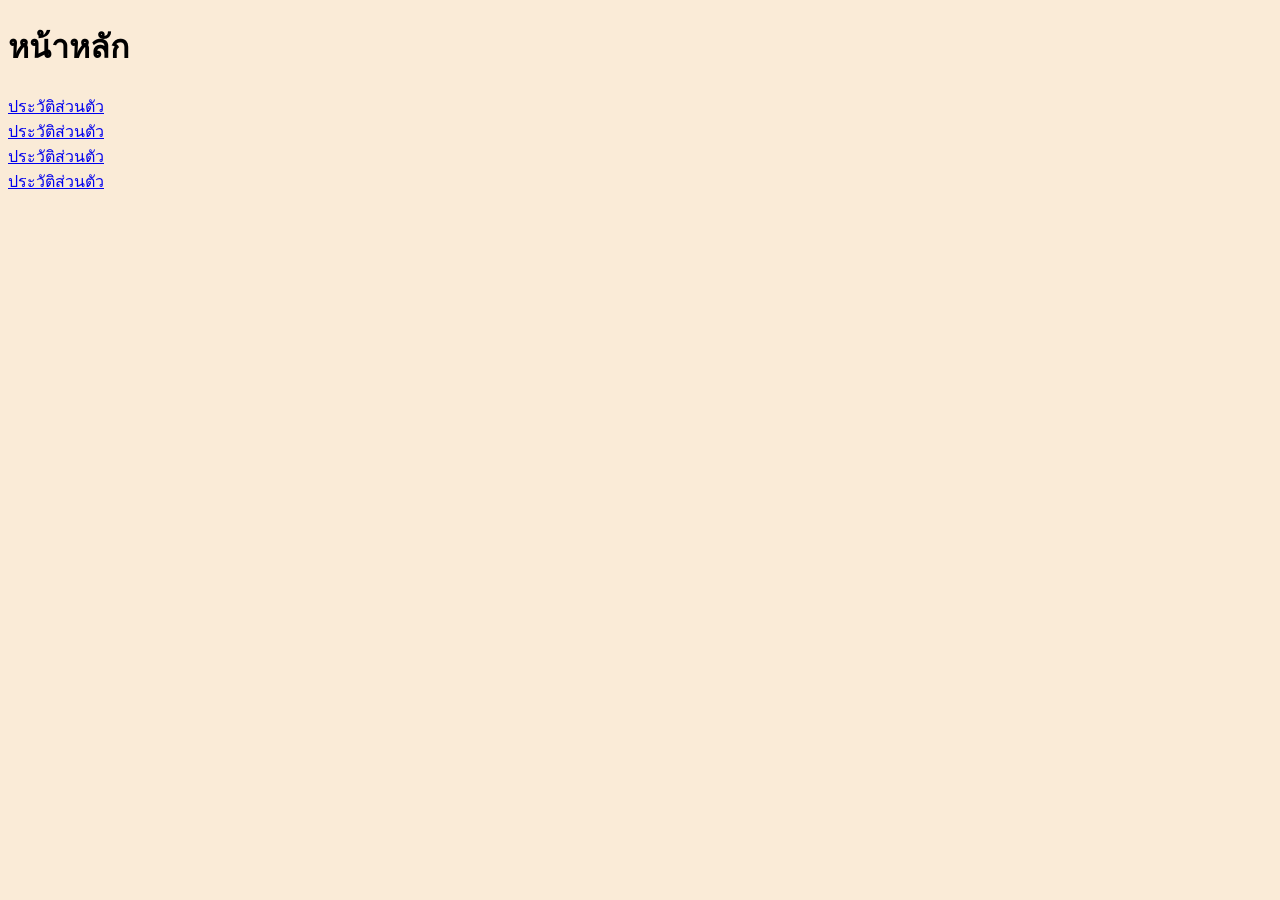
==== index.html @ 527c6af4 "Update index.html" ====
<!DOCTYPE html>
<html>
<head>
    <title>Portfolio ของ กรเอก มหาโภคินวงษ์</title>
</head>
<body bgcolor="#FAEBD7">
<h1>หน้าหลัก</h1>
<a href="personal.html">ประวัติส่วนตัว</a><br>
<a href="education.html">ประวัติส่วนตัว</a><br>
<a href="activities.html">ประวัติส่วนตัว</a><br>
<a href="contact.html">ประวัติส่วนตัว</a><br>
</body>
</html>
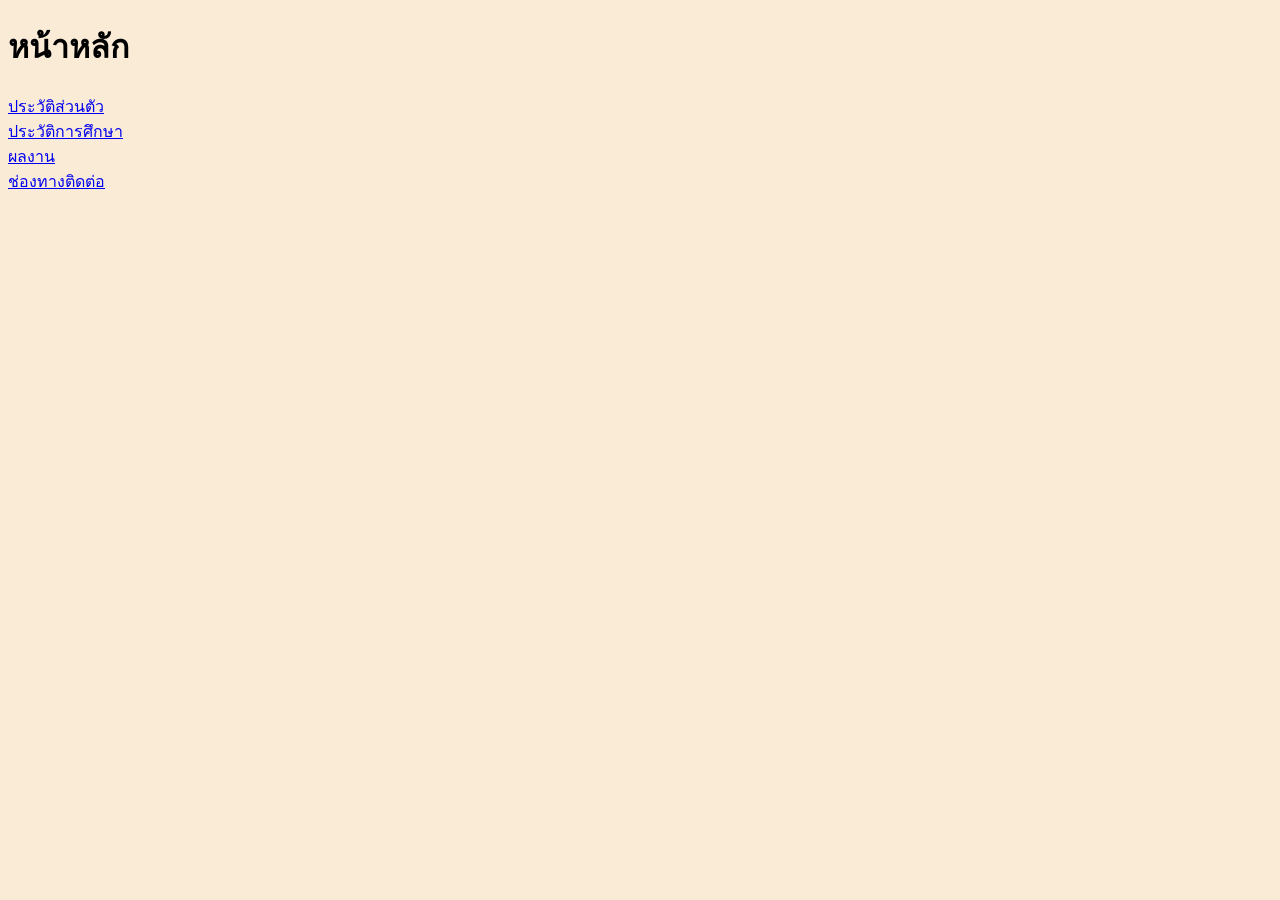
==== commit 7393da4e: "Update index.html" ====
--- a/index.html
+++ b/index.html
@@ -6,8 +6,8 @@
 <body bgcolor="#FAEBD7">
 <h1>หน้าหลัก</h1>
 <a href="personal.html">ประวัติส่วนตัว</a><br>
-<a href="education.html">ประวัติส่วนตัว</a><br>
-<a href="activities.html">ประวัติส่วนตัว</a><br>
-<a href="contact.html">ประวัติส่วนตัว</a><br>
+<a href="education.html">ประวัติการศึกษา</a><br>
+<a href="activities.html">ผลงาน</a><br>
+<a href="contact.html">ช่องทางติดต่อ</a><br>
 </body>
 </html>
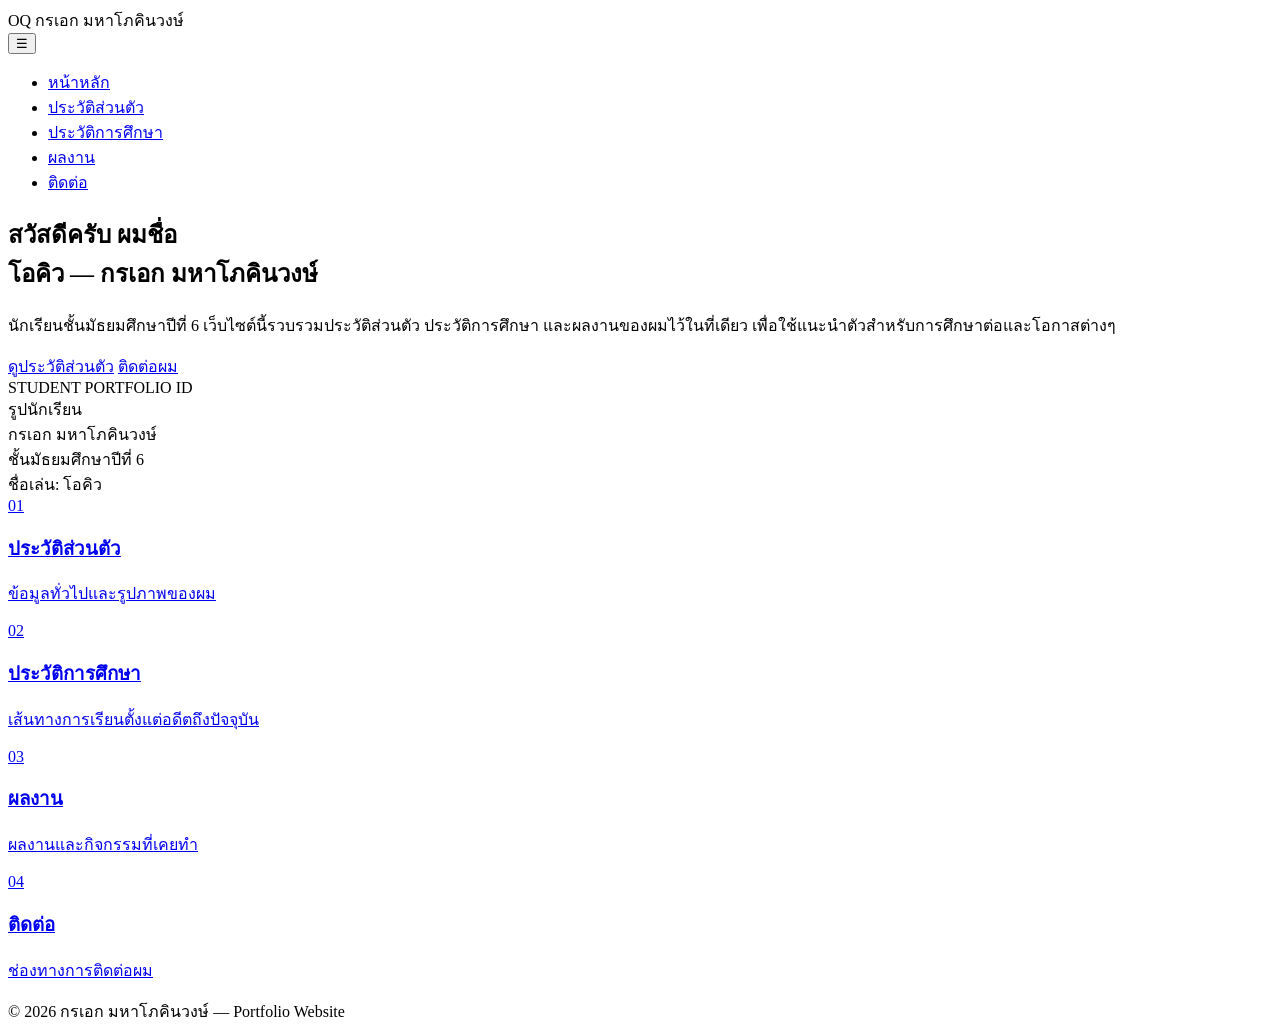
==== commit 3cff171d: "Update index.html" ====
--- a/index.html
+++ b/index.html
@@ -1,13 +1,87 @@
 <!DOCTYPE html>
-<html>
+<html lang="th">
 <head>
-    <title>Portfolio ของ กรเอก มหาโภคินวงษ์</title>
+<meta charset="UTF-8">
+<meta name="viewport" content="width=device-width, initial-scale=1.0">
+<title>Portfolio ของ กรเอก มหาโภคินวงษ์</title>
+<link rel="stylesheet" href="style.css">
 </head>
-<body bgcolor="#FAEBD7">
-<h1>หน้าหลัก</h1>
-<a href="personal.html">ประวัติส่วนตัว</a><br>
-<a href="education.html">ประวัติการศึกษา</a><br>
-<a href="activities.html">ผลงาน</a><br>
-<a href="contact.html">ช่องทางติดต่อ</a><br>
+<body>
+ 
+<nav class="topnav">
+  <div class="brand">
+    <span class="brand-badge">OQ</span>
+    กรเอก มหาโภคินวงษ์
+  </div>
+  <button class="nav-toggle" aria-label="เปิดเมนู">&#9776;</button>
+  <ul class="navlinks">
+    <li><a href="index.html" aria-current="page">หน้าหลัก</a></li>
+    <li><a href="personal.html">ประวัติส่วนตัว</a></li>
+    <li><a href="education.html">ประวัติการศึกษา</a></li>
+    <li><a href="activities.html">ผลงาน</a></li>
+    <li><a href="contact.html">ติดต่อ</a></li>
+  </ul>
+</nav>
+ 
+<main>
+  <section class="hero">
+    <div>
+      <h1>สวัสดีครับ ผมชื่อ<br><span class="accent">โอคิว</span> — กรเอก มหาโภคินวงษ์</h1>
+      <p class="lede">นักเรียนชั้นมัธยมศึกษาปีที่ 6 เว็บไซต์นี้รวบรวมประวัติส่วนตัว ประวัติการศึกษา และผลงานของผมไว้ในที่เดียว เพื่อใช้แนะนำตัวสำหรับการศึกษาต่อและโอกาสต่างๆ</p>
+      <div class="hero-cta">
+        <a href="personal.html" class="btn btn-solid">ดูประวัติส่วนตัว</a>
+        <a href="contact.html" class="btn btn-ghost">ติดต่อผม</a>
+      </div>
+    </div>
+ 
+    <div class="id-card">
+      <div class="id-card-top">
+        <span class="school">STUDENT PORTFOLIO ID</span>
+        <span class="gold-dot"></span>
+      </div>
+      <div class="id-card-body">
+        <div class="id-photo">
+          <!-- เปลี่ยนรูปได้ที่ personal.html -->
+          <span>รูปนักเรียน</span>
+        </div>
+        <div class="id-info">
+          <div class="name">กรเอก มหาโภคินวงษ์</div>
+          <div class="role">ชั้นมัธยมศึกษาปีที่ 6</div>
+          <div class="role">ชื่อเล่น: โอคิว</div>
+        </div>
+      </div>
+      <div class="id-card-strip"></div>
+    </div>
+  </section>
+ 
+  <section>
+    <div class="grid-links">
+      <a class="link-card" href="personal.html">
+        <span class="num">01</span>
+        <h3>ประวัติส่วนตัว</h3>
+        <p>ข้อมูลทั่วไปและรูปภาพของผม</p>
+      </a>
+      <a class="link-card" href="education.html">
+        <span class="num">02</span>
+        <h3>ประวัติการศึกษา</h3>
+        <p>เส้นทางการเรียนตั้งแต่อดีตถึงปัจจุบัน</p>
+      </a>
+      <a class="link-card" href="activities.html">
+        <span class="num">03</span>
+        <h3>ผลงาน</h3>
+        <p>ผลงานและกิจกรรมที่เคยทำ</p>
+      </a>
+      <a class="link-card" href="contact.html">
+        <span class="num">04</span>
+        <h3>ติดต่อ</h3>
+        <p>ช่องทางการติดต่อผม</p>
+      </a>
+    </div>
+  </section>
+</main>
+ 
+<footer>&copy; 2026 กรเอก มหาโภคินวงษ์ — Portfolio Website</footer>
+ 
+<script src="script.js"></script>
 </body>
 </html>
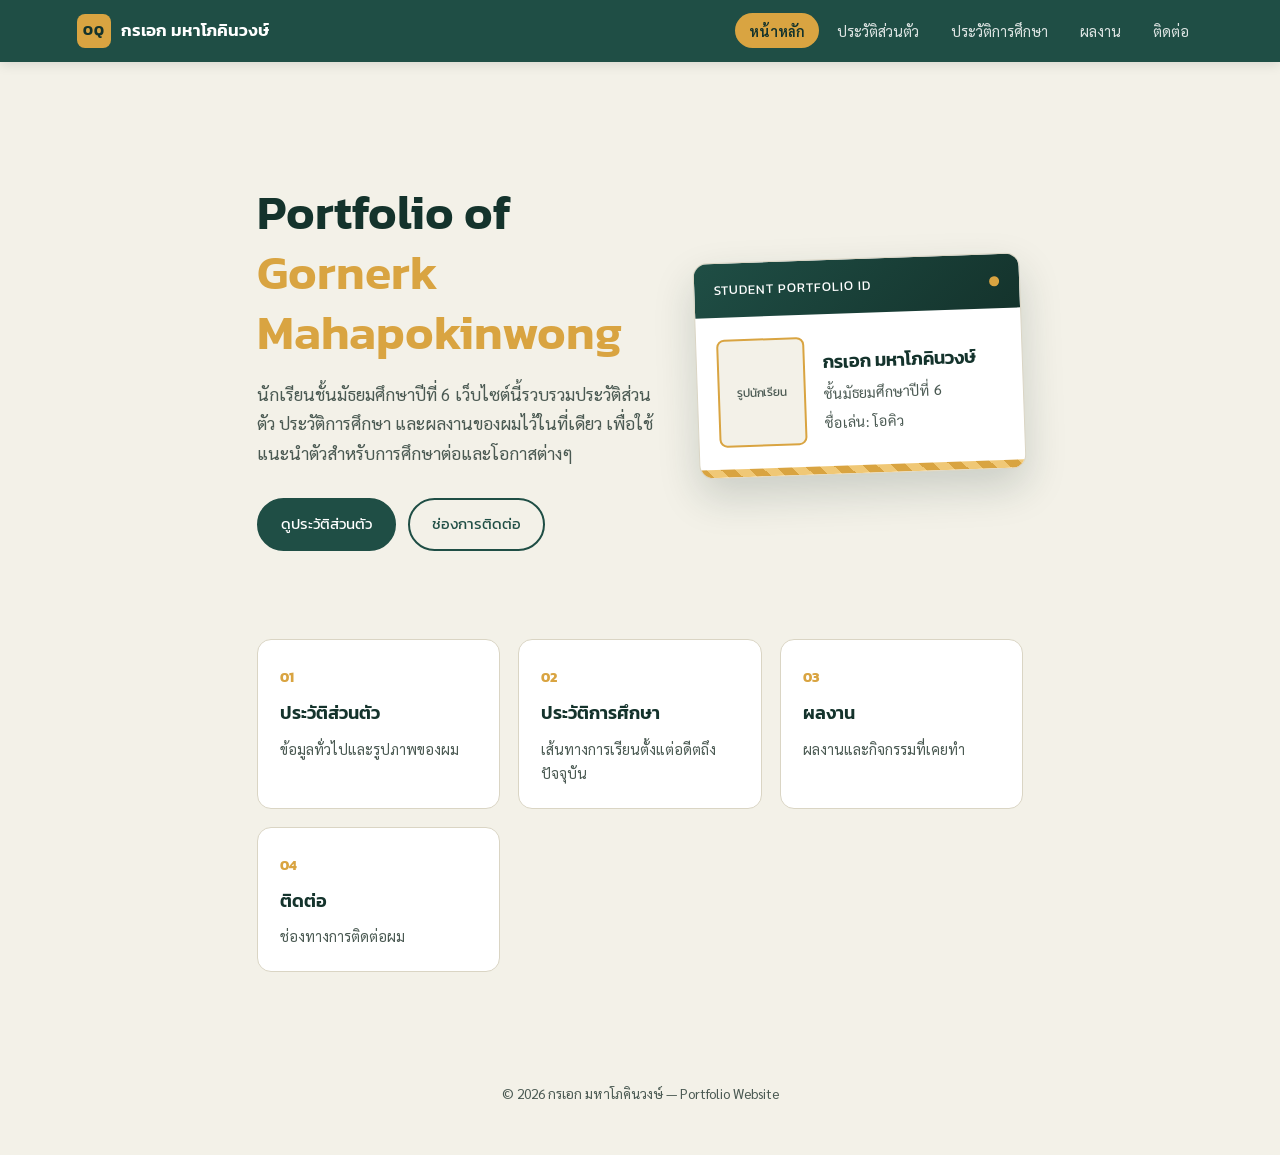
==== commit 329425ef: "Update index.html" ====
--- a/index.html
+++ b/index.html
@@ -26,11 +26,11 @@
 <main>
   <section class="hero">
     <div>
-      <h1>สวัสดีครับ ผมชื่อ<br><span class="accent">โอคิว</span> — กรเอก มหาโภคินวงษ์</h1>
+      <h1>Portfolio of <br><span class="accent">Gornerk Mahapokinwong</h1>
       <p class="lede">นักเรียนชั้นมัธยมศึกษาปีที่ 6 เว็บไซต์นี้รวบรวมประวัติส่วนตัว ประวัติการศึกษา และผลงานของผมไว้ในที่เดียว เพื่อใช้แนะนำตัวสำหรับการศึกษาต่อและโอกาสต่างๆ</p>
       <div class="hero-cta">
         <a href="personal.html" class="btn btn-solid">ดูประวัติส่วนตัว</a>
-        <a href="contact.html" class="btn btn-ghost">ติดต่อผม</a>
+        <a href="contact.html" class="btn btn-ghost">ช่องการติดต่อ</a>
       </div>
     </div>
  
--- a/style.css
+++ b/style.css
@@ -0,0 +1,473 @@
+@import url('https://fonts.googleapis.com/css2?family=Kanit:wght@400;600;700&family=Sarabun:wght@300;400;600&display=swap');
+
+:root {
+  --teal: #1F4E45;
+  --teal-dark: #14332C;
+  --gold: #D9A441;
+  --gold-light: #F0C876;
+  --bg: #F3F1E8;
+  --card: #FFFFFF;
+  --ink: #182420;
+  --ink-soft: #4A5952;
+  --line: #DAD5C4;
+  --radius: 14px;
+}
+
+* { box-sizing: border-box; }
+
+html { scroll-behavior: smooth; }
+
+body {
+  margin: 0;
+  background: var(--bg);
+  color: var(--ink);
+  font-family: 'Sarabun', sans-serif;
+  font-weight: 400;
+  line-height: 1.7;
+}
+
+h1, h2, h3, .display {
+  font-family: 'Kanit', sans-serif;
+  font-weight: 600;
+  color: var(--teal-dark);
+  margin: 0;
+}
+
+a { color: inherit; text-decoration: none; }
+
+/* ---------- Top nav ---------- */
+.topnav {
+  position: sticky;
+  top: 0;
+  z-index: 50;
+  display: flex;
+  align-items: center;
+  justify-content: space-between;
+  padding: 14px 6vw;
+  background: var(--teal);
+  color: #fff;
+  box-shadow: 0 2px 12px rgba(0,0,0,0.12);
+}
+
+.brand {
+  display: flex;
+  align-items: center;
+  gap: 10px;
+  font-family: 'Kanit', sans-serif;
+  font-weight: 600;
+  font-size: 1.05rem;
+  color: #fff;
+}
+
+.brand-badge {
+  width: 34px;
+  height: 34px;
+  border-radius: 8px;
+  background: var(--gold);
+  color: var(--teal-dark);
+  display: flex;
+  align-items: center;
+  justify-content: center;
+  font-weight: 700;
+  font-size: 0.85rem;
+  letter-spacing: 0.5px;
+}
+
+.navlinks {
+  display: flex;
+  gap: 4px;
+  list-style: none;
+  margin: 0;
+  padding: 0;
+}
+
+.navlinks a {
+  padding: 8px 14px;
+  border-radius: 999px;
+  font-size: 0.92rem;
+  color: rgba(255,255,255,0.85);
+  transition: background 0.2s, color 0.2s;
+  white-space: nowrap;
+}
+
+.navlinks a:hover,
+.navlinks a[aria-current="page"] {
+  background: rgba(255,255,255,0.12);
+  color: #fff;
+}
+
+.navlinks a[aria-current="page"] {
+  background: var(--gold);
+  color: var(--teal-dark);
+  font-weight: 600;
+}
+
+.nav-toggle {
+  display: none;
+  background: none;
+  border: none;
+  color: #fff;
+  font-size: 1.5rem;
+  cursor: pointer;
+}
+
+@media (max-width: 720px) {
+  .nav-toggle { display: block; }
+  .navlinks {
+    position: absolute;
+    top: 100%;
+    left: 0;
+    right: 0;
+    flex-direction: column;
+    background: var(--teal-dark);
+    padding: 10px 6vw 16px;
+    display: none;
+    gap: 2px;
+  }
+  .navlinks.open { display: flex; }
+  .navlinks a { padding: 12px 14px; border-radius: 8px; }
+}
+
+/* ---------- Page shell ---------- */
+main {
+  max-width: 920px;
+  margin: 0 auto;
+  padding: 56px 6vw 80px;
+}
+
+.page-header {
+  margin-bottom: 40px;
+  border-bottom: 3px solid var(--gold);
+  padding-bottom: 14px;
+}
+
+.eyebrow {
+  font-family: 'Kanit', sans-serif;
+  font-size: 0.78rem;
+  letter-spacing: 2px;
+  color: var(--gold);
+  text-transform: uppercase;
+  margin-bottom: 6px;
+  display: block;
+}
+
+.page-header h1 { font-size: 2rem; }
+
+/* ---------- Hero (index page): Student ID card ---------- */
+.hero {
+  display: grid;
+  grid-template-columns: 1.1fr 0.9fr;
+  gap: 40px;
+  align-items: center;
+  padding: 64px 0 48px;
+}
+
+@media (max-width: 780px) {
+  .hero { grid-template-columns: 1fr; padding-top: 40px; }
+}
+
+.hero h1 {
+  font-size: clamp(2.1rem, 5vw, 3rem);
+  line-height: 1.25;
+}
+
+.hero .accent { color: var(--gold); }
+
+.hero p.lede {
+  color: var(--ink-soft);
+  font-size: 1.08rem;
+  margin-top: 18px;
+  max-width: 46ch;
+}
+
+.hero-cta {
+  margin-top: 30px;
+  display: flex;
+  gap: 12px;
+  flex-wrap: wrap;
+}
+
+.btn {
+  font-family: 'Kanit', sans-serif;
+  font-size: 0.92rem;
+  padding: 12px 22px;
+  border-radius: 999px;
+  border: 2px solid var(--teal);
+  transition: transform 0.15s, background 0.2s, color 0.2s;
+  display: inline-block;
+}
+
+.btn-solid { background: var(--teal); color: #fff; }
+.btn-solid:hover { background: var(--teal-dark); transform: translateY(-2px); }
+.btn-ghost { color: var(--teal); }
+.btn-ghost:hover { background: var(--teal); color: #fff; transform: translateY(-2px); }
+
+/* Student ID card visual */
+.id-card {
+  background: var(--card);
+  border-radius: var(--radius);
+  box-shadow: 0 18px 40px rgba(20,51,44,0.18);
+  overflow: hidden;
+  border: 1px solid var(--line);
+  transform: rotate(-2deg);
+  transition: transform 0.3s;
+}
+.id-card:hover { transform: rotate(0deg); }
+
+.id-card-top {
+  background: linear-gradient(135deg, var(--teal), var(--teal-dark));
+  color: #fff;
+  padding: 16px 20px;
+  display: flex;
+  align-items: center;
+  justify-content: space-between;
+}
+
+.id-card-top .school {
+  font-family: 'Kanit', sans-serif;
+  font-size: 0.82rem;
+  letter-spacing: 1px;
+}
+
+.id-card-top .gold-dot {
+  width: 10px; height: 10px; border-radius: 50%;
+  background: var(--gold);
+}
+
+.id-card-body {
+  display: flex;
+  gap: 18px;
+  padding: 22px 20px;
+  align-items: center;
+}
+
+.id-photo {
+  width: 88px;
+  height: 108px;
+  border-radius: 8px;
+  background: var(--bg);
+  border: 2px solid var(--gold);
+  overflow: hidden;
+  flex-shrink: 0;
+  display: flex;
+  align-items: center;
+  justify-content: center;
+  font-family: 'Kanit', sans-serif;
+  color: var(--ink-soft);
+  font-size: 0.75rem;
+  text-align: center;
+}
+
+.id-photo img { width: 100%; height: 100%; object-fit: cover; }
+
+.id-info .name { font-family: 'Kanit', sans-serif; font-weight: 600; font-size: 1.15rem; color: var(--teal-dark); }
+.id-info .role { color: var(--ink-soft); font-size: 0.9rem; margin-top: 4px; }
+.id-card-strip {
+  height: 8px;
+  background: repeating-linear-gradient(45deg, var(--gold), var(--gold) 10px, var(--gold-light) 10px, var(--gold-light) 20px);
+}
+
+/* ---------- Nav cards on index ---------- */
+.grid-links {
+  display: grid;
+  grid-template-columns: repeat(auto-fit, minmax(190px, 1fr));
+  gap: 18px;
+  margin-top: 40px;
+}
+
+.link-card {
+  background: var(--card);
+  border: 1px solid var(--line);
+  border-radius: var(--radius);
+  padding: 22px;
+  transition: transform 0.2s, box-shadow 0.2s, border-color 0.2s;
+}
+
+.link-card:hover {
+  transform: translateY(-4px);
+  box-shadow: 0 14px 30px rgba(20,51,44,0.12);
+  border-color: var(--gold);
+}
+
+.link-card .num {
+  font-family: 'Kanit', sans-serif;
+  color: var(--gold);
+  font-weight: 700;
+  font-size: 0.85rem;
+}
+
+.link-card h3 { margin-top: 8px; font-size: 1.15rem; }
+.link-card p { color: var(--ink-soft); font-size: 0.9rem; margin: 8px 0 0; }
+
+/* ---------- Content sections ---------- */
+.card {
+  background: var(--card);
+  border: 1px solid var(--line);
+  border-radius: var(--radius);
+  padding: 28px 30px;
+  margin-bottom: 22px;
+}
+
+.profile-block {
+  display: flex;
+  gap: 26px;
+  align-items: flex-start;
+  flex-wrap: wrap;
+}
+
+.profile-photo {
+  width: 160px;
+  height: 200px;
+  border-radius: 10px;
+  border: 3px solid var(--gold);
+  object-fit: cover;
+  background: var(--bg);
+  flex-shrink: 0;
+}
+
+dl.info-list {
+  display: grid;
+  grid-template-columns: max-content 1fr;
+  gap: 10px 20px;
+  margin: 0;
+}
+dl.info-list dt {
+  font-family: 'Kanit', sans-serif;
+  color: var(--ink-soft);
+  font-size: 0.88rem;
+}
+dl.info-list dd {
+  margin: 0;
+  font-weight: 600;
+}
+
+/* ---------- Timeline (education) ---------- */
+.timeline {
+  list-style: none;
+  margin: 0;
+  padding: 0;
+  border-left: 3px solid var(--gold);
+}
+
+.timeline li {
+  position: relative;
+  padding: 4px 0 28px 26px;
+}
+
+.timeline li::before {
+  content: '';
+  position: absolute;
+  left: -9px;
+  top: 6px;
+  width: 14px;
+  height: 14px;
+  border-radius: 50%;
+  background: var(--teal);
+  border: 3px solid var(--gold);
+}
+
+.timeline .year {
+  font-family: 'Kanit', sans-serif;
+  color: var(--gold);
+  font-weight: 600;
+  font-size: 0.85rem;
+  display: block;
+}
+
+.timeline h3 { margin-top: 4px; font-size: 1.1rem; }
+.timeline p { color: var(--ink-soft); margin: 6px 0 0; font-size: 0.95rem; }
+
+/* ---------- Works / activities grid ---------- */
+.work-grid {
+  display: grid;
+  grid-template-columns: repeat(auto-fit, minmax(240px, 1fr));
+  gap: 20px;
+}
+
+.work-card .thumb {
+  width: 100%;
+  aspect-ratio: 4 / 3;
+  border-radius: 10px;
+  background: var(--bg);
+  border: 1px dashed var(--line);
+  display: flex;
+  align-items: center;
+  justify-content: center;
+  color: var(--ink-soft);
+  font-size: 0.85rem;
+  overflow: hidden;
+  margin-bottom: 14px;
+}
+.work-card .thumb img { width: 100%; height: 100%; object-fit: cover; }
+.work-card h3 { font-size: 1.05rem; }
+.work-card p { color: var(--ink-soft); font-size: 0.9rem; margin: 6px 0 0; }
+.work-card .tag {
+  display: inline-block;
+  margin-top: 10px;
+  font-family: 'Kanit', sans-serif;
+  font-size: 0.72rem;
+  color: var(--teal);
+  background: rgba(31,78,69,0.08);
+  padding: 4px 10px;
+  border-radius: 999px;
+}
+
+/* ---------- Contact ---------- */
+.contact-grid {
+  display: grid;
+  grid-template-columns: repeat(auto-fit, minmax(220px, 1fr));
+  gap: 16px;
+}
+
+.contact-item {
+  display: flex;
+  align-items: center;
+  gap: 14px;
+}
+
+.contact-icon {
+  width: 44px;
+  height: 44px;
+  border-radius: 50%;
+  background: var(--teal);
+  color: var(--gold-light);
+  display: flex;
+  align-items: center;
+  justify-content: center;
+  font-family: 'Kanit', sans-serif;
+  font-weight: 700;
+  flex-shrink: 0;
+}
+
+.contact-item .label {
+  font-size: 0.82rem;
+  color: var(--ink-soft);
+}
+.contact-item .value { font-weight: 600; }
+
+.note {
+  background: rgba(217,164,65,0.12);
+  border: 1px dashed var(--gold);
+  border-radius: 10px;
+  padding: 14px 18px;
+  font-size: 0.9rem;
+  color: var(--ink-soft);
+}
+
+/* ---------- Footer ---------- */
+footer {
+  text-align: center;
+  padding: 30px 6vw 50px;
+  color: var(--ink-soft);
+  font-size: 0.85rem;
+}
+
+@media (prefers-reduced-motion: reduce) {
+  * { transition: none !important; }
+  html { scroll-behavior: auto; }
+}
+
+a:focus-visible, button:focus-visible {
+  outline: 3px solid var(--gold);
+  outline-offset: 2px;
+}
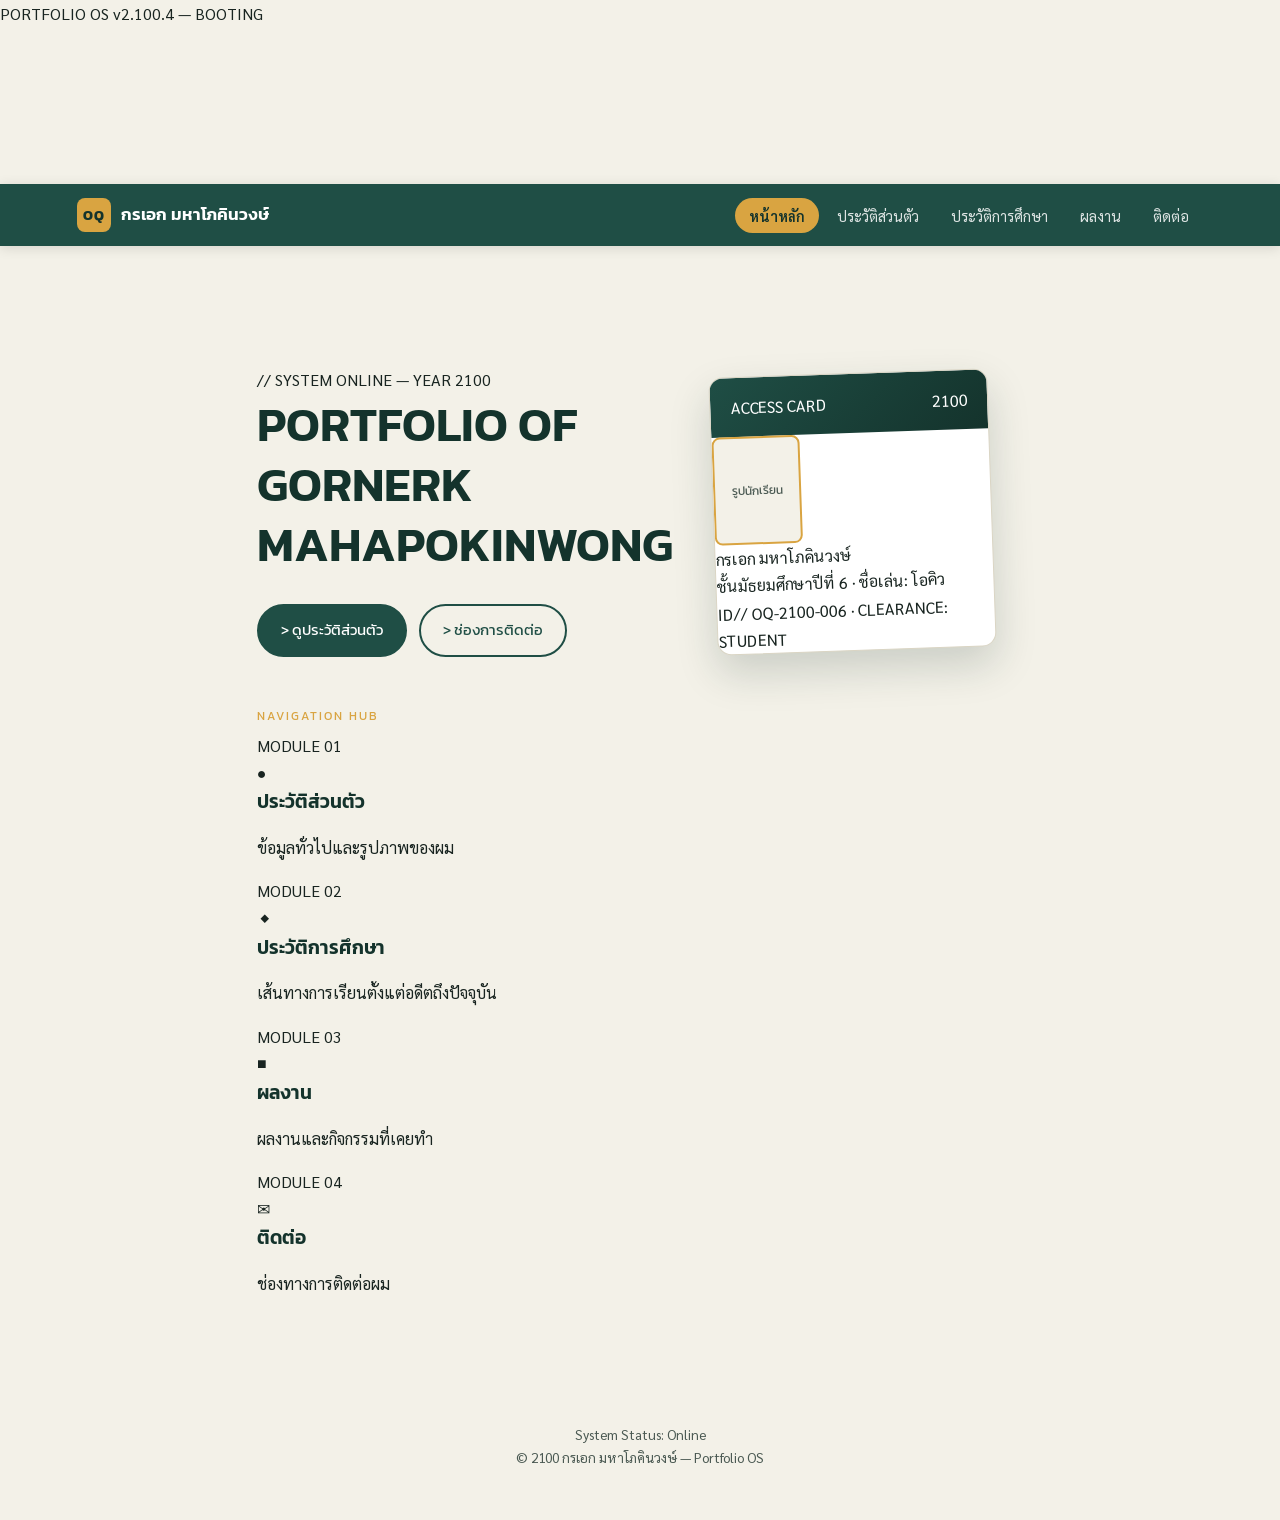
==== commit 61456e75: "Update index.html" ====
--- a/index.html
+++ b/index.html
@@ -3,11 +3,18 @@
 <head>
 <meta charset="UTF-8">
 <meta name="viewport" content="width=device-width, initial-scale=1.0">
-<title>Portfolio ของ กรเอก มหาโภคินวงษ์</title>
+<title>Portfolio OS — กรเอก มหาโภคินวงษ์</title>
 <link rel="stylesheet" href="style.css">
+<link rel="stylesheet" href="components.css">
 </head>
 <body>
- 
+
+<div id="boot-overlay" aria-hidden="false">
+  <div class="boot-line">PORTFOLIO OS v2.100.4 — BOOTING<span class="boot-cursor"></span></div>
+</div>
+
+<canvas id="bg-canvas"></canvas>
+
 <nav class="topnav">
   <div class="brand">
     <span class="brand-badge">OQ</span>
@@ -22,66 +29,76 @@
     <li><a href="contact.html">ติดต่อ</a></li>
   </ul>
 </nav>
- 
+
 <main>
   <section class="hero">
     <div>
-      <h1>Portfolio of <br><span class="accent">Gornerk Mahapokinwong</h1>
-      <p class="lede">นักเรียนชั้นมัธยมศึกษาปีที่ 6 เว็บไซต์นี้รวบรวมประวัติส่วนตัว ประวัติการศึกษา และผลงานของผมไว้ในที่เดียว เพื่อใช้แนะนำตัวสำหรับการศึกษาต่อและโอกาสต่างๆ</p>
+      <span class="kicker">// SYSTEM ONLINE — YEAR 2100</span>
+      <h1>PORTFOLIO OF<br>
+        <span class="glitch" data-text="GORNERK MAHAPOKINWONG">GORNERK MAHAPOKINWONG</span>
+      </h1>
+      <p class="lede"><span data-type="นักเรียนชั้นมัธยมศึกษาปีที่ 6 เว็บไซต์นี้รวบรวมประวัติส่วนตัว ประวัติการศึกษา และผลงานของผมไว้ในที่เดียว เพื่อใช้แนะนำตัวสำหรับการศึกษาต่อและโอกาสต่างๆ"></span></p>
       <div class="hero-cta">
-        <a href="personal.html" class="btn btn-solid">ดูประวัติส่วนตัว</a>
-        <a href="contact.html" class="btn btn-ghost">ช่องการติดต่อ</a>
+        <a href="personal.html" class="btn btn-solid">&gt; ดูประวัติส่วนตัว</a>
+        <a href="contact.html" class="btn btn-ghost">&gt; ช่องการติดต่อ</a>
       </div>
     </div>
- 
+
     <div class="id-card">
+      <div class="id-card-scan"></div>
       <div class="id-card-top">
-        <span class="school">STUDENT PORTFOLIO ID</span>
-        <span class="gold-dot"></span>
+        <span>ACCESS CARD</span>
+        <span>2100</span>
       </div>
-      <div class="id-card-body">
-        <div class="id-photo">
-          <!-- เปลี่ยนรูปได้ที่ personal.html -->
-          <span>รูปนักเรียน</span>
-        </div>
-        <div class="id-info">
-          <div class="name">กรเอก มหาโภคินวงษ์</div>
-          <div class="role">ชั้นมัธยมศึกษาปีที่ 6</div>
-          <div class="role">ชื่อเล่น: โอคิว</div>
-        </div>
+      <div class="id-photo">
+        <!-- เปลี่ยนรูปได้ที่ personal.html / ใส่ไฟล์ images/พานทอง.png -->
+        <span>รูปนักเรียน</span>
       </div>
-      <div class="id-card-strip"></div>
+      <div class="name">กรเอก มหาโภคินวงษ์</div>
+      <div class="role">ชั้นมัธยมศึกษาปีที่ 6 · ชื่อเล่น: โอคิว</div>
+      <div class="barcode"></div>
+      <div class="idnum">ID// OQ-2100-006 · CLEARANCE: STUDENT</div>
     </div>
   </section>
- 
-  <section>
-    <div class="grid-links">
-      <a class="link-card" href="personal.html">
-        <span class="num">01</span>
+
+  <section class="console">
+    <div class="eyebrow">Navigation Hub</div>
+    <div class="console-trace"></div>
+    <div class="console-grid">
+      <a class="console-node" href="personal.html">
+        <span class="num">MODULE 01</span>
+        <div class="console-icon">&#9679;</div>
         <h3>ประวัติส่วนตัว</h3>
         <p>ข้อมูลทั่วไปและรูปภาพของผม</p>
       </a>
-      <a class="link-card" href="education.html">
-        <span class="num">02</span>
+      <a class="console-node" href="education.html">
+        <span class="num">MODULE 02</span>
+        <div class="console-icon">&#9670;</div>
         <h3>ประวัติการศึกษา</h3>
         <p>เส้นทางการเรียนตั้งแต่อดีตถึงปัจจุบัน</p>
       </a>
-      <a class="link-card" href="activities.html">
-        <span class="num">03</span>
+      <a class="console-node" href="activities.html">
+        <span class="num">MODULE 03</span>
+        <div class="console-icon">&#9632;</div>
         <h3>ผลงาน</h3>
         <p>ผลงานและกิจกรรมที่เคยทำ</p>
       </a>
-      <a class="link-card" href="contact.html">
-        <span class="num">04</span>
+      <a class="console-node" href="contact.html">
+        <span class="num">MODULE 04</span>
+        <div class="console-icon">&#9993;</div>
         <h3>ติดต่อ</h3>
         <p>ช่องทางการติดต่อผม</p>
       </a>
     </div>
   </section>
 </main>
- 
-<footer>&copy; 2026 กรเอก มหาโภคินวงษ์ — Portfolio Website</footer>
- 
+
+<footer>
+  <div class="footer-status">System Status: Online</div>
+  <div>&copy; 2100 กรเอก มหาโภคินวงษ์ — Portfolio OS</div>
+</footer>
+
 <script src="script.js"></script>
+<script src="effects.js"></script>
 </body>
 </html>
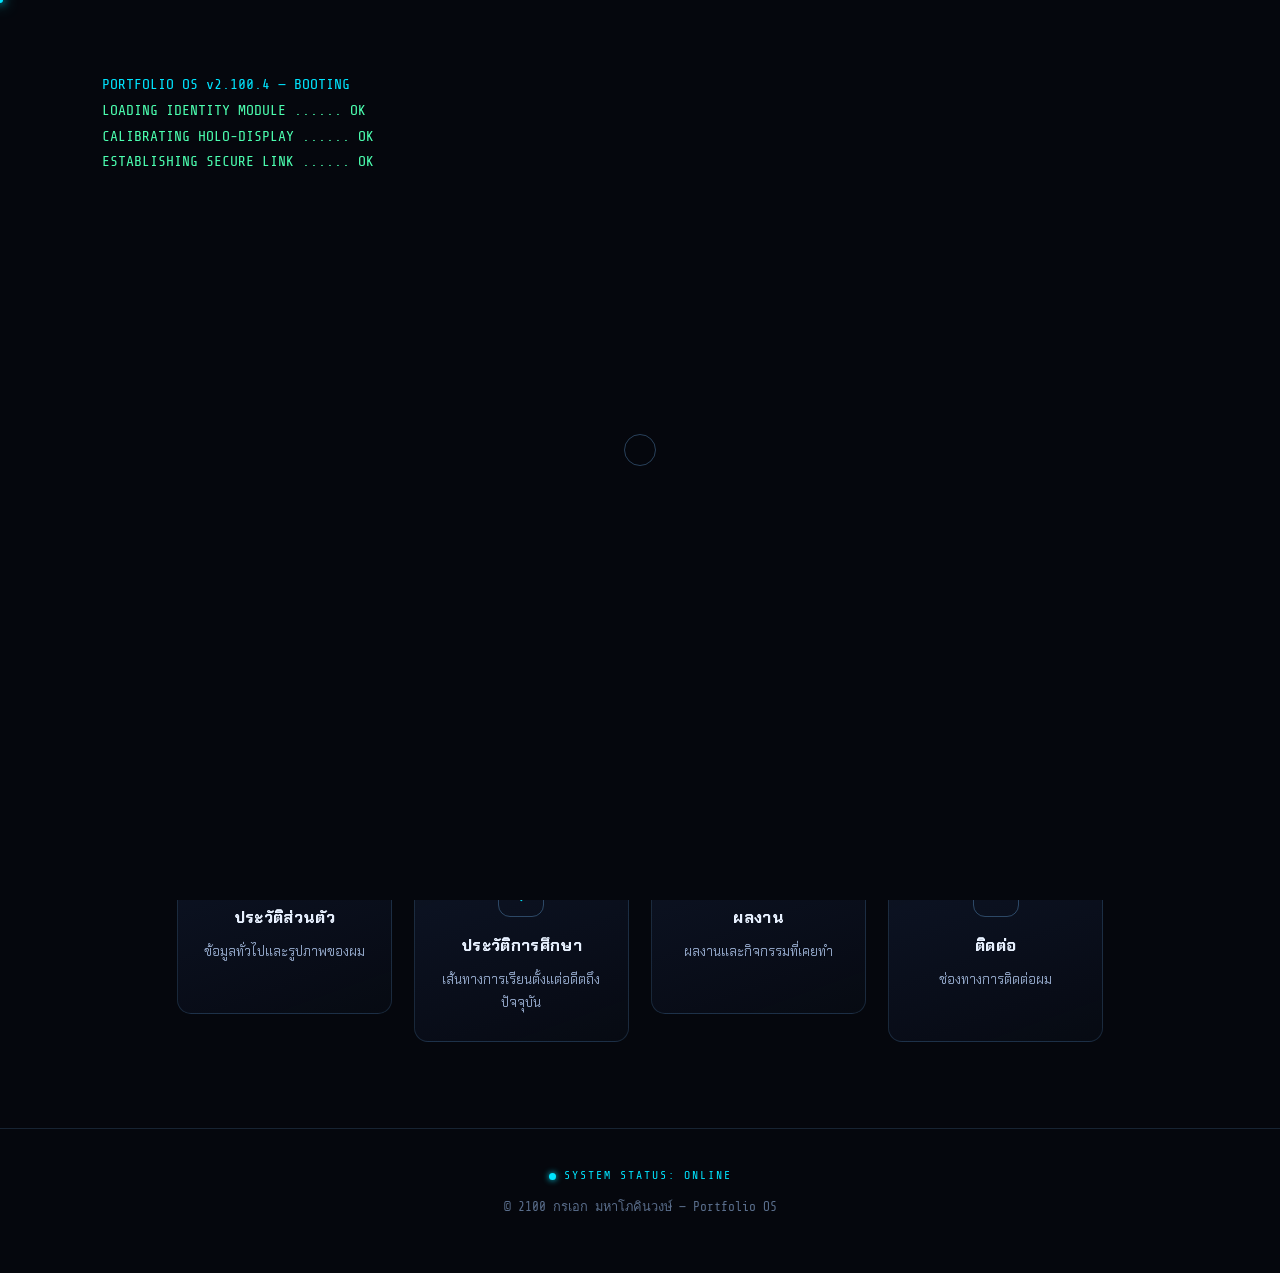
==== commit 06ecd9dc: "Update index.html" ====
--- a/index.html
+++ b/index.html
@@ -6,8 +6,15 @@
 <title>Portfolio OS — กรเอก มหาโภคินวงษ์</title>
 <link rel="stylesheet" href="style.css">
 <link rel="stylesheet" href="components.css">
+<noscript><style>#page-transition{display:none;}</style></noscript>
 </head>
 <body>
+
+<div id="page-transition" aria-hidden="true">
+  <div class="door door-left"></div>
+  <div class="door door-right"></div>
+  <div class="warp-core"></div>
+</div>
 
 <div id="boot-overlay" aria-hidden="false">
   <div class="boot-line">PORTFOLIO OS v2.100.4 — BOOTING<span class="boot-cursor"></span></div>
--- a/style.css
+++ b/style.css
@@ -1,117 +1,232 @@
-@import url('https://fonts.googleapis.com/css2?family=Kanit:wght@400;600;700&family=Sarabun:wght@300;400;600&display=swap');
+/* =========================================================
+   PORTFOLIO OS — YEAR 2100 INTERFACE
+   Core stylesheet: tokens, layout shell, base components
+   ========================================================= */
+
+@import url('https://fonts.googleapis.com/css2?family=Orbitron:wght@500;700;900&family=Chakra+Petch:wght@300;400;500;600;700&family=Share+Tech+Mono&display=swap');
 
 :root {
-  --teal: #1F4E45;
-  --teal-dark: #14332C;
-  --gold: #D9A441;
-  --gold-light: #F0C876;
-  --bg: #F3F1E8;
-  --card: #FFFFFF;
-  --ink: #182420;
-  --ink-soft: #4A5952;
-  --line: #DAD5C4;
-  --radius: 14px;
+  /* ---- palette: deep space + electric cyan/blue/violet, no pink ---- */
+  --void:        #05070D;
+  --void-2:      #080C16;
+  --panel:       #0B1220;
+  --panel-2:     #101A2E;
+  --line:        rgba(120, 190, 255, 0.16);
+  --line-strong: rgba(120, 190, 255, 0.32);
+
+  --cyan:        #00E5FF;
+  --cyan-dim:    #0891A8;
+  --blue:        #3D7CFD;
+  --violet:      #7C4DFF;
+  --amber:       #FFB300;
+  --danger:      #FF3B5C;
+
+  --text:        #E8F1FF;
+  --text-soft:   #8FA3C4;
+  --text-dim:    #5A6E8C;
+
+  --radius:      14px;
+  --radius-sm:   8px;
+
+  --font-display: 'Orbitron', 'Chakra Petch', sans-serif;
+  --font-body:    'Chakra Petch', 'Sarabun', sans-serif;
+  --font-mono:    'Share Tech Mono', monospace;
 }
 
 * { box-sizing: border-box; }
 
 html { scroll-behavior: smooth; }
+
+::selection { background: var(--cyan); color: var(--void); }
 
 body {
   margin: 0;
-  background: var(--bg);
-  color: var(--ink);
-  font-family: 'Sarabun', sans-serif;
+  background: var(--void);
+  color: var(--text);
+  font-family: var(--font-body);
   font-weight: 400;
-  line-height: 1.7;
+  line-height: 1.75;
+  position: relative;
+  overflow-x: hidden;
+}
+
+/* Grid + vignette backdrop beneath the canvas */
+body::before {
+  content: '';
+  position: fixed;
+  inset: 0;
+  z-index: -2;
+  background-image:
+    linear-gradient(rgba(120,190,255,0.05) 1px, transparent 1px),
+    linear-gradient(90deg, rgba(120,190,255,0.05) 1px, transparent 1px);
+  background-size: 44px 44px;
+  mask-image: radial-gradient(ellipse 100% 70% at 50% 0%, #000 40%, transparent 90%);
+}
+
+body::after {
+  content: '';
+  position: fixed;
+  inset: 0;
+  z-index: -1;
+  pointer-events: none;
+  background: radial-gradient(ellipse 80% 50% at 50% -10%, rgba(61,124,253,0.18), transparent 60%),
+              radial-gradient(ellipse 60% 40% at 100% 100%, rgba(124,77,255,0.12), transparent 60%);
+}
+
+#bg-canvas {
+  position: fixed;
+  inset: 0;
+  z-index: -1;
+  width: 100%;
+  height: 100%;
+  opacity: 0.65;
 }
 
 h1, h2, h3, .display {
-  font-family: 'Kanit', sans-serif;
-  font-weight: 600;
-  color: var(--teal-dark);
+  font-family: var(--font-display);
+  font-weight: 700;
+  color: var(--text);
   margin: 0;
+  letter-spacing: 0.02em;
 }
 
 a { color: inherit; text-decoration: none; }
+
+p { margin: 0; }
+
+/* ---------- Custom cursor (desktop, fine pointer only) ---------- */
+.cursor-dot, .cursor-ring {
+  position: fixed;
+  top: 0; left: 0;
+  pointer-events: none;
+  z-index: 999;
+  border-radius: 50%;
+  transform: translate(-50%, -50%);
+  will-change: transform;
+}
+.cursor-dot {
+  width: 6px; height: 6px;
+  background: var(--cyan);
+  box-shadow: 0 0 8px var(--cyan), 0 0 16px var(--cyan);
+}
+.cursor-ring {
+  width: 32px; height: 32px;
+  border: 1px solid var(--line-strong);
+  transition: width 0.2s, height 0.2s, border-color 0.2s, background 0.2s;
+}
+body.cursor-active .cursor-ring {
+  width: 44px; height: 44px;
+  border-color: var(--cyan);
+  background: rgba(0,229,255,0.06);
+}
+html.has-fine-cursor, html.has-fine-cursor * { cursor: none !important; }
+
+/* ---------- Scanline / glow utilities ---------- */
+.glow-text {
+  text-shadow: 0 0 12px rgba(0,229,255,0.55);
+}
+
+.hud-corners {
+  position: relative;
+}
+.hud-corners::before, .hud-corners::after {
+  content: '';
+  position: absolute;
+  width: 18px;
+  height: 18px;
+  border: 2px solid var(--cyan);
+  opacity: 0.85;
+  pointer-events: none;
+}
+.hud-corners::before { top: -1px; left: -1px; border-right: none; border-bottom: none; }
+.hud-corners::after   { bottom: -1px; right: -1px; border-left: none; border-top: none; }
+.hud-corners .corner-2::before { top: -1px; right: -1px; left: auto; border-left: none; border-right: 2px solid var(--cyan); border-bottom: none; }
+.hud-corners .corner-2::after  { bottom: -1px; left: -1px; right: auto; border-right: none; border-left: 2px solid var(--cyan); border-top: none; }
 
 /* ---------- Top nav ---------- */
 .topnav {
   position: sticky;
   top: 0;
-  z-index: 50;
+  z-index: 60;
   display: flex;
   align-items: center;
   justify-content: space-between;
-  padding: 14px 6vw;
-  background: var(--teal);
-  color: #fff;
-  box-shadow: 0 2px 12px rgba(0,0,0,0.12);
+  padding: 16px 6vw;
+  background: rgba(8,12,22,0.72);
+  backdrop-filter: blur(14px);
+  -webkit-backdrop-filter: blur(14px);
+  border-bottom: 1px solid var(--line);
 }
 
 .brand {
   display: flex;
   align-items: center;
-  gap: 10px;
-  font-family: 'Kanit', sans-serif;
-  font-weight: 600;
-  font-size: 1.05rem;
-  color: #fff;
+  gap: 12px;
+  font-family: var(--font-display);
+  font-weight: 700;
+  font-size: 1rem;
+  letter-spacing: 0.06em;
+  color: var(--text);
 }
 
 .brand-badge {
-  width: 34px;
-  height: 34px;
-  border-radius: 8px;
-  background: var(--gold);
-  color: var(--teal-dark);
+  width: 38px;
+  height: 38px;
+  border-radius: 10px;
+  background: linear-gradient(145deg, var(--panel-2), var(--panel));
+  border: 1px solid var(--cyan);
+  color: var(--cyan);
   display: flex;
   align-items: center;
   justify-content: center;
-  font-weight: 700;
-  font-size: 0.85rem;
-  letter-spacing: 0.5px;
+  font-weight: 900;
+  font-size: 0.8rem;
+  box-shadow: 0 0 14px rgba(0,229,255,0.35), inset 0 0 10px rgba(0,229,255,0.15);
+  position: relative;
 }
 
 .navlinks {
   display: flex;
-  gap: 4px;
+  gap: 6px;
   list-style: none;
   margin: 0;
   padding: 0;
+  font-family: var(--font-mono);
+  font-size: 0.82rem;
+  letter-spacing: 0.04em;
 }
 
 .navlinks a {
-  padding: 8px 14px;
+  position: relative;
+  padding: 9px 16px;
   border-radius: 999px;
-  font-size: 0.92rem;
-  color: rgba(255,255,255,0.85);
-  transition: background 0.2s, color 0.2s;
+  color: var(--text-soft);
+  transition: color 0.25s, background 0.25s;
   white-space: nowrap;
-}
-
-.navlinks a:hover,
+  text-transform: uppercase;
+}
+
+.navlinks a:hover { color: var(--text); background: rgba(120,190,255,0.08); }
+
 .navlinks a[aria-current="page"] {
-  background: rgba(255,255,255,0.12);
-  color: #fff;
-}
-
-.navlinks a[aria-current="page"] {
-  background: var(--gold);
-  color: var(--teal-dark);
-  font-weight: 600;
+  color: var(--void);
+  background: var(--cyan);
+  font-weight: 700;
+  box-shadow: 0 0 16px rgba(0,229,255,0.5);
 }
 
 .nav-toggle {
   display: none;
   background: none;
-  border: none;
-  color: #fff;
-  font-size: 1.5rem;
+  border: 1px solid var(--line-strong);
+  border-radius: 8px;
+  color: var(--cyan);
+  font-size: 1.3rem;
   cursor: pointer;
-}
-
-@media (max-width: 720px) {
+  padding: 4px 10px;
+}
+
+@media (max-width: 780px) {
   .nav-toggle { display: block; }
   .navlinks {
     position: absolute;
@@ -119,7 +234,8 @@
     left: 0;
     right: 0;
     flex-direction: column;
-    background: var(--teal-dark);
+    background: rgba(8,12,22,0.97);
+    border-bottom: 1px solid var(--line);
     padding: 10px 6vw 16px;
     display: none;
     gap: 2px;
@@ -130,344 +246,139 @@
 
 /* ---------- Page shell ---------- */
 main {
-  max-width: 920px;
+  max-width: 1080px;
   margin: 0 auto;
-  padding: 56px 6vw 80px;
+  padding: 60px 6vw 100px;
+  position: relative;
 }
 
 .page-header {
-  margin-bottom: 40px;
-  border-bottom: 3px solid var(--gold);
-  padding-bottom: 14px;
+  margin-bottom: 46px;
+  position: relative;
 }
 
 .eyebrow {
-  font-family: 'Kanit', sans-serif;
+  display: inline-flex;
+  align-items: center;
+  gap: 8px;
+  font-family: var(--font-mono);
   font-size: 0.78rem;
-  letter-spacing: 2px;
-  color: var(--gold);
+  letter-spacing: 3px;
+  color: var(--cyan);
   text-transform: uppercase;
-  margin-bottom: 6px;
-  display: block;
-}
-
-.page-header h1 { font-size: 2rem; }
-
-/* ---------- Hero (index page): Student ID card ---------- */
-.hero {
-  display: grid;
-  grid-template-columns: 1.1fr 0.9fr;
-  gap: 40px;
-  align-items: center;
-  padding: 64px 0 48px;
-}
-
-@media (max-width: 780px) {
-  .hero { grid-template-columns: 1fr; padding-top: 40px; }
-}
-
-.hero h1 {
-  font-size: clamp(2.1rem, 5vw, 3rem);
-  line-height: 1.25;
-}
-
-.hero .accent { color: var(--gold); }
-
-.hero p.lede {
-  color: var(--ink-soft);
-  font-size: 1.08rem;
+  margin-bottom: 10px;
+}
+
+.eyebrow::before {
+  content: '';
+  width: 8px;
+  height: 8px;
+  border-radius: 50%;
+  background: var(--cyan);
+  box-shadow: 0 0 8px var(--cyan);
+  animation: pulse-dot 1.6s ease-in-out infinite;
+}
+
+@keyframes pulse-dot {
+  0%, 100% { opacity: 1; transform: scale(1); }
+  50%      { opacity: 0.35; transform: scale(0.7); }
+}
+
+.page-header h1 { font-size: clamp(1.8rem, 4vw, 2.6rem); }
+
+.page-header .rule {
   margin-top: 18px;
-  max-width: 46ch;
-}
-
-.hero-cta {
-  margin-top: 30px;
-  display: flex;
-  gap: 12px;
-  flex-wrap: wrap;
-}
-
+  height: 1px;
+  background: linear-gradient(90deg, var(--cyan), transparent 70%);
+}
+
+/* ---------- Buttons ---------- */
 .btn {
-  font-family: 'Kanit', sans-serif;
-  font-size: 0.92rem;
-  padding: 12px 22px;
-  border-radius: 999px;
-  border: 2px solid var(--teal);
-  transition: transform 0.15s, background 0.2s, color 0.2s;
-  display: inline-block;
-}
-
-.btn-solid { background: var(--teal); color: #fff; }
-.btn-solid:hover { background: var(--teal-dark); transform: translateY(-2px); }
-.btn-ghost { color: var(--teal); }
-.btn-ghost:hover { background: var(--teal); color: #fff; transform: translateY(-2px); }
-
-/* Student ID card visual */
-.id-card {
-  background: var(--card);
-  border-radius: var(--radius);
-  box-shadow: 0 18px 40px rgba(20,51,44,0.18);
-  overflow: hidden;
-  border: 1px solid var(--line);
-  transform: rotate(-2deg);
-  transition: transform 0.3s;
-}
-.id-card:hover { transform: rotate(0deg); }
-
-.id-card-top {
-  background: linear-gradient(135deg, var(--teal), var(--teal-dark));
-  color: #fff;
-  padding: 16px 20px;
-  display: flex;
-  align-items: center;
-  justify-content: space-between;
-}
-
-.id-card-top .school {
-  font-family: 'Kanit', sans-serif;
-  font-size: 0.82rem;
-  letter-spacing: 1px;
-}
-
-.id-card-top .gold-dot {
-  width: 10px; height: 10px; border-radius: 50%;
-  background: var(--gold);
-}
-
-.id-card-body {
-  display: flex;
-  gap: 18px;
-  padding: 22px 20px;
-  align-items: center;
-}
-
-.id-photo {
-  width: 88px;
-  height: 108px;
-  border-radius: 8px;
-  background: var(--bg);
-  border: 2px solid var(--gold);
-  overflow: hidden;
-  flex-shrink: 0;
-  display: flex;
-  align-items: center;
-  justify-content: center;
-  font-family: 'Kanit', sans-serif;
-  color: var(--ink-soft);
-  font-size: 0.75rem;
-  text-align: center;
-}
-
-.id-photo img { width: 100%; height: 100%; object-fit: cover; }
-
-.id-info .name { font-family: 'Kanit', sans-serif; font-weight: 600; font-size: 1.15rem; color: var(--teal-dark); }
-.id-info .role { color: var(--ink-soft); font-size: 0.9rem; margin-top: 4px; }
-.id-card-strip {
-  height: 8px;
-  background: repeating-linear-gradient(45deg, var(--gold), var(--gold) 10px, var(--gold-light) 10px, var(--gold-light) 20px);
-}
-
-/* ---------- Nav cards on index ---------- */
-.grid-links {
-  display: grid;
-  grid-template-columns: repeat(auto-fit, minmax(190px, 1fr));
-  gap: 18px;
-  margin-top: 40px;
-}
-
-.link-card {
-  background: var(--card);
+  font-family: var(--font-mono);
+  font-size: 0.86rem;
+  letter-spacing: 0.04em;
+  padding: 13px 26px;
+  border-radius: var(--radius-sm);
+  border: 1px solid var(--line-strong);
+  transition: transform 0.2s, background 0.2s, color 0.2s, box-shadow 0.2s, border-color 0.2s;
+  display: inline-flex;
+  align-items: center;
+  gap: 8px;
+  text-transform: uppercase;
+}
+
+.btn-solid {
+  background: linear-gradient(120deg, var(--blue), var(--cyan-dim));
+  color: #05070D;
+  border-color: transparent;
+  font-weight: 700;
+}
+.btn-solid:hover { transform: translateY(-3px); box-shadow: 0 12px 28px rgba(0,229,255,0.25); }
+
+.btn-ghost {
+  color: var(--cyan);
+  background: rgba(0,229,255,0.04);
+}
+.btn-ghost:hover { background: rgba(0,229,255,0.12); transform: translateY(-3px); border-color: var(--cyan); }
+
+/* ---------- Glass card (generic) ---------- */
+.card {
+  background: linear-gradient(160deg, rgba(16,26,46,0.75), rgba(8,12,22,0.65));
   border: 1px solid var(--line);
   border-radius: var(--radius);
-  padding: 22px;
-  transition: transform 0.2s, box-shadow 0.2s, border-color 0.2s;
-}
-
-.link-card:hover {
-  transform: translateY(-4px);
-  box-shadow: 0 14px 30px rgba(20,51,44,0.12);
-  border-color: var(--gold);
-}
-
-.link-card .num {
-  font-family: 'Kanit', sans-serif;
-  color: var(--gold);
-  font-weight: 700;
-  font-size: 0.85rem;
-}
-
-.link-card h3 { margin-top: 8px; font-size: 1.15rem; }
-.link-card p { color: var(--ink-soft); font-size: 0.9rem; margin: 8px 0 0; }
-
-/* ---------- Content sections ---------- */
-.card {
-  background: var(--card);
-  border: 1px solid var(--line);
-  border-radius: var(--radius);
-  padding: 28px 30px;
-  margin-bottom: 22px;
-}
-
-.profile-block {
-  display: flex;
-  gap: 26px;
-  align-items: flex-start;
-  flex-wrap: wrap;
-}
-
-.profile-photo {
-  width: 160px;
-  height: 200px;
-  border-radius: 10px;
-  border: 3px solid var(--gold);
-  object-fit: cover;
-  background: var(--bg);
-  flex-shrink: 0;
-}
-
-dl.info-list {
-  display: grid;
-  grid-template-columns: max-content 1fr;
-  gap: 10px 20px;
-  margin: 0;
-}
-dl.info-list dt {
-  font-family: 'Kanit', sans-serif;
-  color: var(--ink-soft);
-  font-size: 0.88rem;
-}
-dl.info-list dd {
-  margin: 0;
-  font-weight: 600;
-}
-
-/* ---------- Timeline (education) ---------- */
-.timeline {
-  list-style: none;
-  margin: 0;
-  padding: 0;
-  border-left: 3px solid var(--gold);
-}
-
-.timeline li {
-  position: relative;
-  padding: 4px 0 28px 26px;
-}
-
-.timeline li::before {
-  content: '';
-  position: absolute;
-  left: -9px;
-  top: 6px;
-  width: 14px;
-  height: 14px;
-  border-radius: 50%;
-  background: var(--teal);
-  border: 3px solid var(--gold);
-}
-
-.timeline .year {
-  font-family: 'Kanit', sans-serif;
-  color: var(--gold);
-  font-weight: 600;
-  font-size: 0.85rem;
-  display: block;
-}
-
-.timeline h3 { margin-top: 4px; font-size: 1.1rem; }
-.timeline p { color: var(--ink-soft); margin: 6px 0 0; font-size: 0.95rem; }
-
-/* ---------- Works / activities grid ---------- */
-.work-grid {
-  display: grid;
-  grid-template-columns: repeat(auto-fit, minmax(240px, 1fr));
-  gap: 20px;
-}
-
-.work-card .thumb {
-  width: 100%;
-  aspect-ratio: 4 / 3;
-  border-radius: 10px;
-  background: var(--bg);
-  border: 1px dashed var(--line);
-  display: flex;
-  align-items: center;
-  justify-content: center;
-  color: var(--ink-soft);
-  font-size: 0.85rem;
-  overflow: hidden;
-  margin-bottom: 14px;
-}
-.work-card .thumb img { width: 100%; height: 100%; object-fit: cover; }
-.work-card h3 { font-size: 1.05rem; }
-.work-card p { color: var(--ink-soft); font-size: 0.9rem; margin: 6px 0 0; }
-.work-card .tag {
-  display: inline-block;
-  margin-top: 10px;
-  font-family: 'Kanit', sans-serif;
-  font-size: 0.72rem;
-  color: var(--teal);
-  background: rgba(31,78,69,0.08);
-  padding: 4px 10px;
-  border-radius: 999px;
-}
-
-/* ---------- Contact ---------- */
-.contact-grid {
-  display: grid;
-  grid-template-columns: repeat(auto-fit, minmax(220px, 1fr));
-  gap: 16px;
-}
-
-.contact-item {
-  display: flex;
-  align-items: center;
-  gap: 14px;
-}
-
-.contact-icon {
-  width: 44px;
-  height: 44px;
-  border-radius: 50%;
-  background: var(--teal);
-  color: var(--gold-light);
-  display: flex;
-  align-items: center;
-  justify-content: center;
-  font-family: 'Kanit', sans-serif;
-  font-weight: 700;
-  flex-shrink: 0;
-}
-
-.contact-item .label {
-  font-size: 0.82rem;
-  color: var(--ink-soft);
-}
-.contact-item .value { font-weight: 600; }
+  padding: 32px 34px;
+  margin-bottom: 24px;
+  backdrop-filter: blur(6px);
+  -webkit-backdrop-filter: blur(6px);
+  position: relative;
+}
 
 .note {
-  background: rgba(217,164,65,0.12);
-  border: 1px dashed var(--gold);
+  background: rgba(0,229,255,0.05);
+  border: 1px dashed var(--line-strong);
   border-radius: 10px;
   padding: 14px 18px;
-  font-size: 0.9rem;
-  color: var(--ink-soft);
+  font-size: 0.88rem;
+  color: var(--text-soft);
+  font-family: var(--font-mono);
 }
 
 /* ---------- Footer ---------- */
 footer {
+  position: relative;
   text-align: center;
-  padding: 30px 6vw 50px;
-  color: var(--ink-soft);
-  font-size: 0.85rem;
+  padding: 36px 6vw 54px;
+  color: var(--text-dim);
+  font-size: 0.8rem;
+  font-family: var(--font-mono);
+  border-top: 1px solid var(--line);
+}
+
+.footer-status {
+  display: inline-flex;
+  align-items: center;
+  gap: 8px;
+  margin-bottom: 10px;
+  color: var(--cyan);
+  letter-spacing: 2px;
+  font-size: 0.72rem;
+  text-transform: uppercase;
+}
+.footer-status::before {
+  content: '';
+  width: 7px; height: 7px;
+  border-radius: 50%;
+  background: var(--cyan);
+  box-shadow: 0 0 6px var(--cyan);
+  animation: pulse-dot 1.6s ease-in-out infinite;
 }
 
 @media (prefers-reduced-motion: reduce) {
-  * { transition: none !important; }
+  * { animation: none !important; transition: none !important; }
   html { scroll-behavior: auto; }
 }
 
 a:focus-visible, button:focus-visible {
-  outline: 3px solid var(--gold);
-  outline-offset: 2px;
-}
+  outline: 2px solid var(--cyan);
+  outline-offset: 3px;
+}
--- a/components.css
+++ b/components.css
@@ -0,0 +1,518 @@
+/* =========================================================
+   PORTFOLIO OS — YEAR 2100 INTERFACE
+   Components: hero, holo ID card, console nav, data-stream
+   timeline, holo-frame work grid, comms contact, boot sequence
+   ========================================================= */
+
+/* ---------- Boot sequence overlay (index only) ---------- */
+#boot-overlay {
+  position: fixed;
+  inset: 0;
+  z-index: 999;
+  background: var(--void);
+  color: var(--cyan);
+  font-family: var(--font-mono);
+  font-size: 0.92rem;
+  padding: 8vh 8vw;
+  display: flex;
+  flex-direction: column;
+  gap: 6px;
+  transition: opacity 0.6s ease, visibility 0.6s ease;
+}
+#boot-overlay.hidden {
+  opacity: 0;
+  visibility: hidden;
+  pointer-events: none;
+}
+#boot-overlay .boot-line {
+  opacity: 0;
+  transform: translateY(4px);
+  animation: boot-in 0.35s ease forwards;
+}
+#boot-overlay .boot-line.ok { color: #4CFFB0; }
+#boot-overlay .boot-cursor {
+  display: inline-block;
+  width: 8px; height: 16px;
+  background: var(--cyan);
+  margin-left: 4px;
+  animation: blink-cursor 0.9s steps(1) infinite;
+}
+@keyframes boot-in { to { opacity: 1; transform: translateY(0); } }
+@keyframes blink-cursor { 50% { opacity: 0; } }
+
+/* ---------- Hero ---------- */
+.hero {
+  position: relative;
+  display: grid;
+  grid-template-columns: 1.15fr 0.85fr;
+  gap: 48px;
+  align-items: center;
+  padding: 60px 0 84px;
+}
+
+@media (max-width: 820px) {
+  .hero { grid-template-columns: 1fr; padding-top: 30px; text-align: center; }
+  .hero-cta { justify-content: center; }
+  .id-card { margin: 0 auto; }
+}
+
+.hero .kicker {
+  font-family: var(--font-mono);
+  font-size: 0.8rem;
+  letter-spacing: 3px;
+  color: var(--cyan);
+  text-transform: uppercase;
+  margin-bottom: 14px;
+  display: block;
+}
+
+.hero h1 {
+  font-size: clamp(2.1rem, 5.4vw, 3.4rem);
+  line-height: 1.18;
+}
+
+.glitch {
+  position: relative;
+  display: inline-block;
+  color: var(--cyan);
+}
+.glitch::before, .glitch::after {
+  content: attr(data-text);
+  position: absolute;
+  left: 0; top: 0;
+  width: 100%;
+  overflow: hidden;
+  opacity: 0.7;
+}
+.glitch::before { color: var(--violet); animation: glitch-1 5s infinite; clip-path: inset(0 0 60% 0); }
+.glitch::after   { color: var(--blue); animation: glitch-2 6s infinite; clip-path: inset(60% 0 0 0); }
+
+@keyframes glitch-1 {
+  0%, 92%, 100% { transform: translate(0,0); opacity: 0; }
+  93% { transform: translate(-2px,-1px); opacity: 0.8; }
+  95% { transform: translate(2px,1px); opacity: 0.8; }
+  97% { transform: translate(-1px,0); opacity: 0; }
+}
+@keyframes glitch-2 {
+  0%, 90%, 100% { transform: translate(0,0); opacity: 0; }
+  91% { transform: translate(2px,1px); opacity: 0.8; }
+  94% { transform: translate(-2px,-1px); opacity: 0.8; }
+  96% { transform: translate(1px,0); opacity: 0; }
+}
+
+.hero p.lede {
+  color: var(--text-soft);
+  font-size: 1.04rem;
+  margin-top: 20px;
+  max-width: 50ch;
+}
+
+.type-cursor {
+  display: inline-block;
+  width: 2px;
+  background: var(--cyan);
+  margin-left: 2px;
+  animation: blink-cursor 0.9s steps(1) infinite;
+}
+
+.hero-cta {
+  margin-top: 32px;
+  display: flex;
+  gap: 14px;
+  flex-wrap: wrap;
+}
+
+/* ---------- Holo ID card ---------- */
+.id-card {
+  --rx: 0deg; --ry: 0deg;
+  width: 280px;
+  padding: 22px;
+  border-radius: 18px;
+  background: linear-gradient(160deg, rgba(16,26,46,0.85), rgba(6,10,18,0.85));
+  border: 1px solid var(--line-strong);
+  box-shadow: 0 30px 60px rgba(0,0,0,0.55), 0 0 40px rgba(61,124,253,0.12);
+  transform: perspective(900px) rotateX(var(--rx)) rotateY(var(--ry));
+  transition: transform 0.15s ease-out;
+  position: relative;
+  overflow: hidden;
+}
+
+.id-card::before {
+  content: '';
+  position: absolute;
+  inset: -2px;
+  padding: 2px;
+  border-radius: 18px;
+  background: conic-gradient(from 0deg, var(--cyan), var(--violet), var(--blue), var(--cyan));
+  -webkit-mask: linear-gradient(#000 0 0) content-box, linear-gradient(#000 0 0);
+  -webkit-mask-composite: xor;
+  mask-composite: exclude;
+  opacity: 0.55;
+  animation: spin-border 6s linear infinite;
+}
+
+@keyframes spin-border { to { transform: rotate(360deg); } }
+
+.id-card-scan {
+  position: absolute;
+  left: 0; right: 0;
+  height: 40%;
+  background: linear-gradient(180deg, transparent, rgba(0,229,255,0.14), transparent);
+  animation: scan-sweep 3.2s ease-in-out infinite;
+  pointer-events: none;
+}
+@keyframes scan-sweep {
+  0%   { top: -40%; }
+  100% { top: 100%; }
+}
+
+.id-card-top {
+  display: flex;
+  align-items: center;
+  justify-content: space-between;
+  font-family: var(--font-mono);
+  font-size: 0.68rem;
+  letter-spacing: 2px;
+  color: var(--cyan);
+  text-transform: uppercase;
+  margin-bottom: 16px;
+}
+
+.id-photo {
+  width: 100%;
+  aspect-ratio: 1 / 1;
+  border-radius: 12px;
+  border: 1px solid var(--line-strong);
+  background: var(--panel);
+  overflow: hidden;
+  display: flex;
+  align-items: center;
+  justify-content: center;
+  position: relative;
+}
+.id-photo img { width: 100%; height: 100%; object-fit: cover; filter: saturate(1.05) contrast(1.05); }
+.id-photo span {
+  font-family: var(--font-mono);
+  color: var(--text-dim);
+  font-size: 0.75rem;
+  text-align: center;
+  padding: 0 14px;
+}
+
+.id-card .name {
+  font-family: var(--font-display);
+  font-weight: 700;
+  font-size: 1.15rem;
+  color: var(--text);
+  margin-top: 16px;
+}
+.id-card .role {
+  font-family: var(--font-mono);
+  color: var(--text-soft);
+  font-size: 0.8rem;
+  margin-top: 4px;
+}
+
+.id-card .barcode {
+  margin-top: 16px;
+  height: 22px;
+  background: repeating-linear-gradient(90deg, var(--text-soft) 0 2px, transparent 2px 5px, var(--cyan) 5px 6px, transparent 6px 9px);
+  opacity: 0.55;
+  border-radius: 2px;
+}
+
+.id-card .idnum {
+  margin-top: 8px;
+  font-family: var(--font-mono);
+  font-size: 0.68rem;
+  color: var(--text-dim);
+  letter-spacing: 1px;
+}
+
+/* ---------- Console nav (staggered panels replacing the 4-box grid) ---------- */
+.console {
+  position: relative;
+  margin-top: 20px;
+}
+
+.console-trace {
+  position: absolute;
+  left: 0; right: 0;
+  top: 50%;
+  height: 1px;
+  background: linear-gradient(90deg, transparent, var(--line-strong) 15%, var(--line-strong) 85%, transparent);
+  z-index: 0;
+}
+
+.console-grid {
+  position: relative;
+  z-index: 1;
+  display: grid;
+  grid-template-columns: repeat(4, 1fr);
+  gap: 22px;
+}
+
+.console-grid a:nth-child(odd)  { transform: translateY(-14px); }
+.console-grid a:nth-child(even) { transform: translateY(14px); }
+
+@media (max-width: 900px) {
+  .console-grid { grid-template-columns: repeat(2, 1fr); }
+  .console-grid a:nth-child(odd), .console-grid a:nth-child(even) { transform: none; }
+  .console-trace { display: none; }
+}
+@media (max-width: 520px) {
+  .console-grid { grid-template-columns: 1fr; }
+}
+
+.console-node {
+  position: relative;
+  background: linear-gradient(160deg, rgba(16,26,46,0.8), rgba(8,12,22,0.7));
+  border: 1px solid var(--line);
+  border-radius: var(--radius);
+  padding: 26px 20px;
+  text-align: center;
+  transition: transform 0.3s, border-color 0.3s, box-shadow 0.3s;
+}
+
+.console-node::before {
+  content: '';
+  position: absolute;
+  left: 50%;
+  top: -22px;
+  transform: translateX(-50%);
+  width: 8px; height: 8px;
+  border-radius: 50%;
+  background: var(--cyan);
+  box-shadow: 0 0 8px var(--cyan);
+}
+
+@media (max-width: 900px) { .console-node::before { display: none; } }
+
+.console-node:hover {
+  transform: translateY(-8px) !important;
+  border-color: var(--cyan);
+  box-shadow: 0 18px 40px rgba(0,229,255,0.15);
+}
+
+.console-icon {
+  width: 46px;
+  height: 46px;
+  margin: 0 auto 14px;
+  border-radius: 12px;
+  border: 1px solid var(--line-strong);
+  display: flex;
+  align-items: center;
+  justify-content: center;
+  color: var(--cyan);
+  font-family: var(--font-mono);
+  font-size: 1.2rem;
+}
+
+.console-node .num {
+  display: block;
+  font-family: var(--font-mono);
+  font-size: 0.7rem;
+  letter-spacing: 2px;
+  color: var(--text-dim);
+  margin-bottom: 6px;
+}
+
+.console-node h3 { font-size: 1.02rem; }
+.console-node p { color: var(--text-soft); font-size: 0.84rem; margin-top: 8px; }
+
+/* ---------- Profile dossier ---------- */
+.profile-block {
+  display: flex;
+  gap: 30px;
+  align-items: flex-start;
+  flex-wrap: wrap;
+}
+
+.profile-photo-wrap {
+  position: relative;
+  width: 180px;
+  height: 220px;
+  flex-shrink: 0;
+  border-radius: 12px;
+  overflow: hidden;
+  border: 1px solid var(--line-strong);
+}
+.profile-photo-wrap img {
+  width: 100%; height: 100%; object-fit: cover;
+}
+.profile-photo-wrap .id-card-scan { height: 30%; }
+
+dl.info-list {
+  display: grid;
+  grid-template-columns: max-content 1fr;
+  gap: 14px 26px;
+  margin: 0;
+  font-family: var(--font-mono);
+}
+dl.info-list dt {
+  color: var(--cyan);
+  font-size: 0.76rem;
+  letter-spacing: 1.5px;
+  text-transform: uppercase;
+  padding-top: 2px;
+}
+dl.info-list dd {
+  margin: 0;
+  font-weight: 500;
+  color: var(--text);
+  font-size: 0.98rem;
+}
+
+/* ---------- Timeline / data stream (education) ---------- */
+.timeline {
+  list-style: none;
+  margin: 0;
+  padding: 0;
+  position: relative;
+  border-left: 1px solid var(--line-strong);
+}
+
+.timeline::before {
+  content: '';
+  position: absolute;
+  left: -1px;
+  top: 0;
+  width: 2px;
+  height: 60px;
+  background: linear-gradient(180deg, var(--cyan), transparent);
+  animation: pulse-run 3.5s linear infinite;
+}
+
+@keyframes pulse-run {
+  0%   { top: 0; opacity: 1; }
+  90%  { opacity: 1; }
+  100% { top: 100%; opacity: 0; }
+}
+
+.timeline li {
+  position: relative;
+  padding: 4px 0 34px 32px;
+}
+
+.timeline li::before {
+  content: '';
+  position: absolute;
+  left: -7px;
+  top: 6px;
+  width: 12px;
+  height: 12px;
+  transform: rotate(45deg);
+  background: var(--panel);
+  border: 2px solid var(--cyan);
+  box-shadow: 0 0 10px rgba(0,229,255,0.5);
+}
+
+.timeline .year {
+  font-family: var(--font-mono);
+  color: var(--cyan);
+  font-weight: 600;
+  font-size: 0.78rem;
+  letter-spacing: 1.5px;
+  text-transform: uppercase;
+  display: block;
+}
+
+.timeline h3 { margin-top: 6px; font-size: 1.08rem; }
+.timeline p { color: var(--text-soft); margin: 6px 0 0; font-size: 0.92rem; }
+
+/* ---------- Works — holo-frame grid ---------- */
+.work-grid {
+  display: grid;
+  grid-template-columns: repeat(auto-fit, minmax(240px, 1fr));
+  gap: 26px;
+}
+
+.work-card {
+  opacity: 0;
+  transform: translateY(18px);
+  transition: opacity 0.6s ease, transform 0.6s ease;
+}
+.work-card.is-visible { opacity: 1; transform: translateY(0); }
+
+.work-card .thumb {
+  width: 100%;
+  aspect-ratio: 4 / 3;
+  border-radius: 10px;
+  overflow: hidden;
+  background: var(--panel);
+  border: 1px solid var(--line-strong);
+  display: flex;
+  align-items: center;
+  justify-content: center;
+  color: var(--text-dim);
+  font-family: var(--font-mono);
+  font-size: 0.8rem;
+  margin-bottom: 16px;
+  position: relative;
+  transition: border-color 0.3s, box-shadow 0.3s;
+}
+.work-card:hover .thumb { border-color: var(--cyan); box-shadow: 0 0 24px rgba(0,229,255,0.18); }
+.work-card .thumb img { width: 100%; height: 100%; object-fit: contain; }
+
+.work-card h3 { font-size: 1.02rem; }
+.work-card p { color: var(--text-soft); font-size: 0.88rem; margin: 8px 0 0; }
+.work-card .tag {
+  display: inline-block;
+  margin-top: 12px;
+  font-family: var(--font-mono);
+  font-size: 0.7rem;
+  letter-spacing: 1px;
+  color: var(--cyan);
+  background: rgba(0,229,255,0.08);
+  border: 1px solid var(--line-strong);
+  padding: 4px 12px;
+  border-radius: 999px;
+  text-transform: uppercase;
+}
+
+/* ---------- Contact — comms terminal ---------- */
+.contact-grid {
+  display: grid;
+  grid-template-columns: repeat(auto-fit, minmax(240px, 1fr));
+  gap: 20px;
+}
+
+.contact-item {
+  display: flex;
+  align-items: center;
+  gap: 16px;
+  padding: 14px;
+  border-radius: 10px;
+  transition: background 0.25s;
+}
+.contact-item:hover { background: rgba(0,229,255,0.05); }
+
+.contact-icon {
+  width: 46px;
+  height: 46px;
+  border-radius: 10px;
+  border: 1px solid var(--line-strong);
+  color: var(--cyan);
+  display: flex;
+  align-items: center;
+  justify-content: center;
+  font-family: var(--font-mono);
+  font-weight: 700;
+  flex-shrink: 0;
+}
+
+.contact-item .label {
+  font-family: var(--font-mono);
+  font-size: 0.72rem;
+  letter-spacing: 1.5px;
+  text-transform: uppercase;
+  color: var(--text-dim);
+}
+.contact-item .value { font-weight: 500; margin-top: 3px; }
+
+.terminal-line {
+  font-family: var(--font-mono);
+  color: var(--text-soft);
+  font-size: 0.9rem;
+}
+.terminal-line .prompt { color: var(--cyan); }
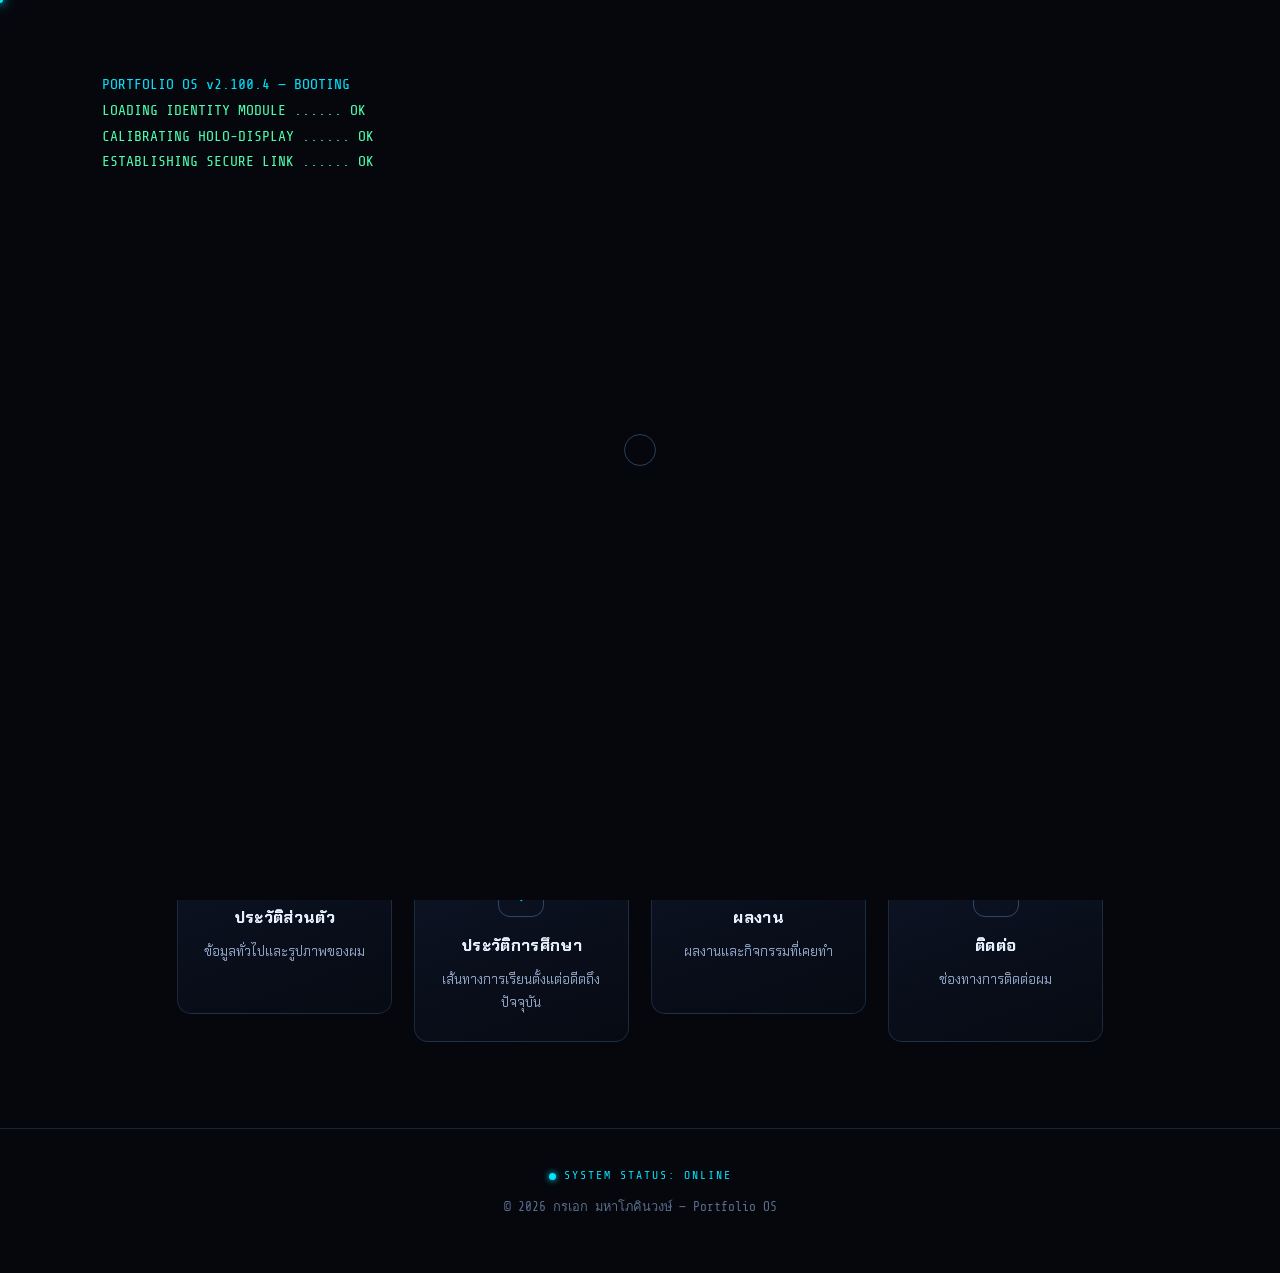
==== commit 737c50f7: "Update index.html" ====
--- a/index.html
+++ b/index.html
@@ -102,7 +102,7 @@
 
 <footer>
   <div class="footer-status">System Status: Online</div>
-  <div>&copy; 2100 กรเอก มหาโภคินวงษ์ — Portfolio OS</div>
+  <div>&copy; 2026 กรเอก มหาโภคินวงษ์ — Portfolio OS</div>
 </footer>
 
 <script src="script.js"></script>
--- a/components.css
+++ b/components.css
@@ -516,3 +516,41 @@
   font-size: 0.9rem;
 }
 .terminal-line .prompt { color: var(--cyan); }
+
+/* ---------- Page transition — door warp ---------- */
+#page-transition {
+  position: fixed;
+  inset: 0;
+  z-index: 500;
+  pointer-events: none;
+}
+
+#page-transition .door {
+  position: absolute;
+  top: 0;
+  bottom: 0;
+  width: 50%;
+  background:
+    linear-gradient(180deg, rgba(120,190,255,0.06), transparent 40%),
+    linear-gradient(180deg, var(--panel-2), var(--void) 75%);
+  transition: transform 0.55s cubic-bezier(0.76, 0, 0.24, 1);
+}
+#page-transition .door-left  { left: 0;  border-right: 1px solid var(--cyan); }
+#page-transition .door-right { right: 0; border-left: 1px solid var(--cyan); }
+
+#page-transition.is-open .door-left  { transform: translateX(-100%); }
+#page-transition.is-open .door-right { transform: translateX(100%); }
+
+#page-transition .warp-core {
+  position: absolute;
+  left: 50%;
+  top: 0;
+  bottom: 0;
+  width: 3px;
+  transform: translateX(-50%);
+  background: var(--cyan);
+  box-shadow: 0 0 24px 4px var(--cyan), 0 0 70px 14px rgba(0,229,255,0.5);
+  opacity: 1;
+  transition: opacity 0.35s ease 0.15s;
+}
+#page-transition.is-open .warp-core { opacity: 0; transition: opacity 0.3s ease; }
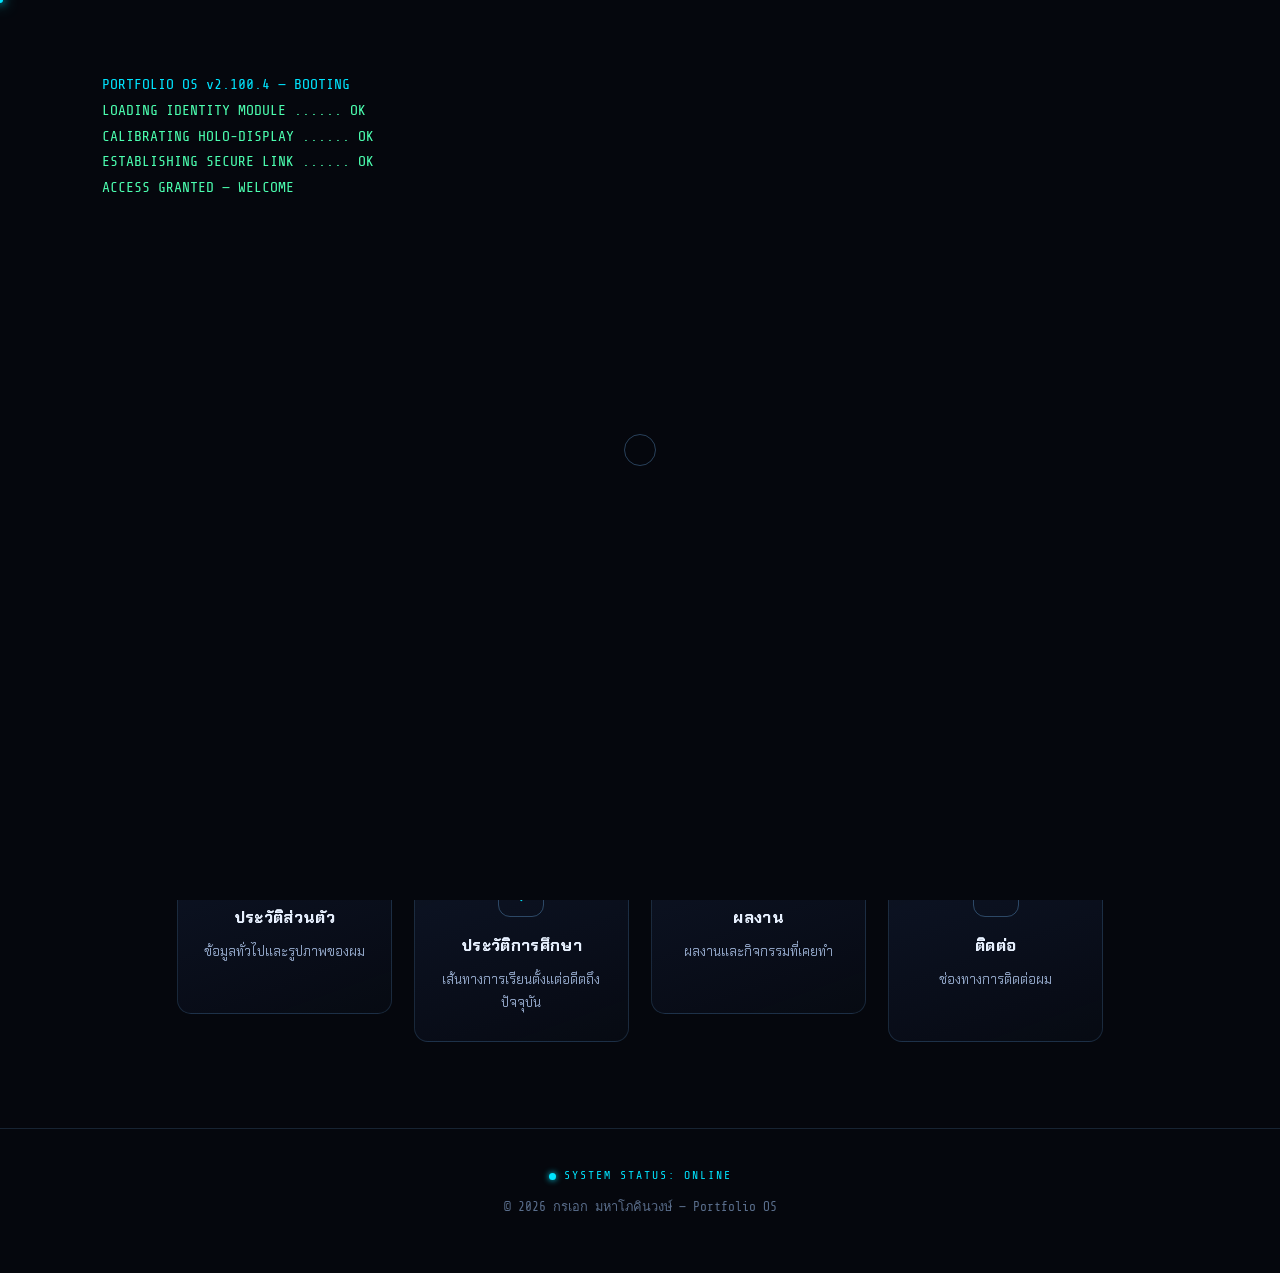
==== commit 024625ec: "Replace student image placeholder with actual image" ====
--- a/index.html
+++ b/index.html
@@ -59,7 +59,7 @@
       </div>
       <div class="id-photo">
         <!-- เปลี่ยนรูปได้ที่ personal.html / ใส่ไฟล์ images/พานทอง.png -->
-        <span>รูปนักเรียน</span>
+        <img src="images/รูป OQ.jpg" alt="รูปกรเอก มหาโภคินวงษ์">
       </div>
       <div class="name">กรเอก มหาโภคินวงษ์</div>
       <div class="role">ชั้นมัธยมศึกษาปีที่ 6 · ชื่อเล่น: โอคิว</div>
